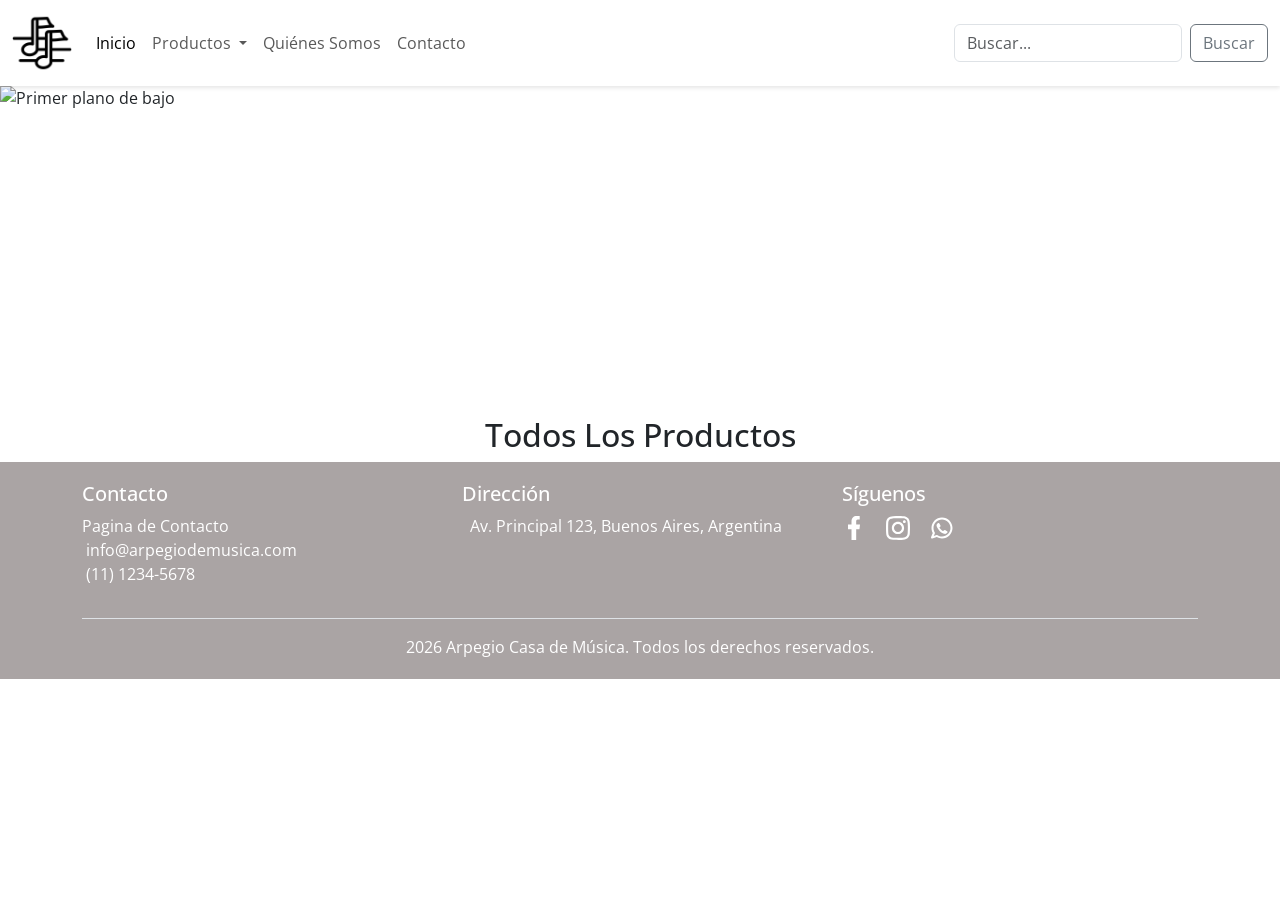
==== index.html @ 4b9e4da0 "arreglo de footer, logos de redes, animacion leve del nav" ====
<!DOCTYPE html>
<html lang="es">

<head>
    <meta charset="UTF-8">
    <meta name="viewport" content="width=device-width, initial-scale=1.0">
    <title>Arpegio Casa de Musica</title>
    <!--Bootstrap antes de los estilos personalizados-->
    <link href="https://cdn.jsdelivr.net/npm/bootstrap@5.3.8/dist/css/bootstrap.min.css" rel="stylesheet"
        integrity="sha384-sRIl4kxILFvY47J16cr9ZwB07vP4J8+LH7qKQnuqkuIAvNWLzeN8tE5YBujZqJLB" crossorigin="anonymous">
    <!--el script de bootstrap lo pongo antes del cierre del body-->
    <!--animate css-->
    <link rel="stylesheet" href="https://cdnjs.cloudflare.com/ajax/libs/animate.css/4.1.1/animate.min.css" />
    <!--ESTILOS-->
    <link rel="stylesheet" href="assets/css/style.css">
</head>

<body>
    <header class="header">
        <nav class="navbar navbar-expand-lg">
            <div class="container-fluid">
                <img src="assets/img/logo.png" alt="Logo" width="60px" class="navbar-brand">
                <button class="navbar-toggler" type="button" data-bs-toggle="collapse"
                    data-bs-target="#navbarSupportedContent" aria-controls="navbarSupportedContent"
                    aria-expanded="false" aria-label="Toggle navigation">
                    <span class="navbar-toggler-icon"></span>
                </button>
                <div class="collapse navbar-collapse" id="navbarSupportedContent">
                    <ul class="navbar-nav me-auto mb-2 mb-lg-0">
                        <li class="nav-item">
                            <a class="nav-link active" aria-current="page" href="index.html">Inicio</a>
                        </li>
                        <li class="nav-item dropdown">
                            <a class="nav-link dropdown-toggle" href="#" role="button" data-bs-toggle="dropdown"
                                aria-expanded="false">
                                Productos
                            </a>
                            <ul class="dropdown-menu">
                                <li><a class="dropdown-item" href="assets/pages/instrumentos.html">Instrumentos</a></li>
                            </ul>
                        </li>
                        <li class="nav-item">
                            <a class="nav-link" href="assets/pages/quienes-somos.html">Quiénes Somos</a>
                        </li>
                        <li class="nav-item">
                            <a class="nav-link" href="assets/pages/contacto.html">Contacto</a>
                        </li>
                    </ul>
                    <form class="d-flex" role="search">
                        <input class="form-control me-2" type="search" placeholder="Buscar..." aria-label="Search" />
                        <button class="btn btn-outline-secondary" type="submit">Buscar</button>
                    </form>
                </div>
            </div>
        </nav>
    </header>
    <div id="carouselExampleSlidesOnly"
        class="carousel slide d-flex justify-content-center animate__animated animate__fadeIn" style="height: 350px;"
        data-bs-ride="carousel">
        <div class="carousel-inner">
            <div class="carousel-item active">
                <img src="assets/img/img-1.jpg" class="d-block w-80" width="1360px" height="300px"
                    alt="Primer plano de bajo">
            </div>
            <div class="carousel-item">
                <img src="assets/img/img-2.jpg" class="d-block w-80" width="1360px" height="300px"
                    alt="Guitarras acústicas">
            </div>
            <div class="carousel-item">
                <img src="assets/img/img-3.jpg" class="d-block w-80" width="1360px" height="300px"
                    alt="Primer plano guitarra acústica">
            </div>
        </div>
    </div>

    <h1 class="textotodoslosproductos animate__animated animate__fadeInUp">Todos Los Productos</h1>

    </div>
    <!--el script de bootstrap lo pongo antes del cierre del body-->
    <script src="https://cdn.jsdelivr.net/npm/bootstrap@5.3.8/dist/js/bootstrap.bundle.min.js"
        integrity="sha384-FKyoEForCGlyvwx9Hj09JcYn3nv7wiPVlz7YYwJrWVcXK/BmnVDxM+D2scQbITxI"
        crossorigin="anonymous"></script>

</body>

<footer class="footer">
    <div class="container">
        <div class="row">
            <div class="col-md-4">
                <h5>Contacto</h5>
                <ul class="list-unstyled">
                    <li><a href="assets/pages/contacto.html" class="text-decoration-none text-white">Pagina de
                            Contacto</a></li>
                    <li><i class="fas fa-envelope me-1"></i>info@arpegiodemusica.com</li>
                    <li><i class="fas fa-phone me-1"></i>(11) 1234-5678</li>
                </ul>
            </div>
            <div class="col-md-4">
                <h5>Dirección</h5>
                <p><i class="fas fa-map-marker-alt me-2"></i>Av. Principal 123, Buenos Aires, Argentina</p>
            </div>
            <div class="col-md-4">
                <h5>Síguenos</h5>
                <div class="iconos-sociales">
                    <img src="../../assets/img/facebook.svg" alt="Facebook" class="me-3">
                    <img src="../../assets/img/instagram.svg" alt="Instagram" class="me-3">
                    <img src="../../assets/img/whatsapp.svg" alt="WhatsApp" class="me-3">
                </div>
            </div>
        </div>
        <div class="text-center mt-3 pt-3 border-top">
            <p class="mb-0"> 2026 Arpegio Casa de Música. Todos los derechos reservados.</p>
        </div>
    </div>
</footer>

</html>
---- assets/css/style.css ----
@import url('https://fonts.googleapis.com/css2?family=Open+Sans:ital,wght@0,300..800;1,300..800&display=swap');

* {
    margin: 0;
    padding: 0;
    box-sizing: border-box;
    font-family: 'Open Sans', sans-serif;
}

.carousel-inner img {
    width: 100%;
    height: 300px;
    /*en la media query achico este codigo*/
    /* o la altura que quieras */
    object-fit: cover;
    /* ajusta la imagen para cubrir sin deformar */
}

.navbar div ul li:hover {
    transform: scale(1.02);
    transition: transform 0.3s ease;
}

.header {
    box-shadow: 0 2px 4px rgba(0, 0, 0, 0.1);
    position: relative;
    top: 0;
    z-index: 1000;/* para que el submenu esté por encima de las imagenes */
}

/* dropdown-menu submenu en el html*/

.card{
    width: 100%;
    height: 100%;
}

.product-card {
    border-radius: 8px;
    box-shadow: 0 4px 8px rgba(0, 0, 0, 0.1);
}

.botoncard {
    background-color: rgb(17, 62, 110);
    color: white;
    border: none;
    padding: 7px 16px;
    border-radius: 4px;
    transition: background-color 0.3s ease;
}

.textotodoslosproductos {
    text-align: center;
    margin-top: -20px;
    font-size: 2rem;
}

.texto_quienessomos {
    background-color: rgb(170, 164, 164);
    padding: 20px;
    border-radius: 10px;
}

.footer {
    background-color: rgb(170, 164, 164);
    color: white;
    padding: 20px 0;
}

.iconos-sociales img {
    filter: invert(100%);/* para invertir el color de los iconos a blanco */
    width: 1.5rem;
    text-align: center;
}

/*media queries*/

@media (max-width: 1200px) {

    /*media query para pantallas medianas*/
    .carousel-inner img {
        height: 200px;
        /* altura más pequeña para pantallas medianas */
    }

    .textotodoslosproductos {
        margin-top: -120px;
        font-size: 1.5rem;
        /* tamaño de fuente más pequeño para pantallas medianas */
    }

}

@media (max-width: 768px) {

    /*media query para pantallas pequeñas*/
    .carousel-inner img {
        height: 150px;
        /* altura más pequeña para pantallas pequeñas */
    }

    .textotodoslosproductos {
        margin-top: -180px;
        font-size: 1.2rem;
    }
}
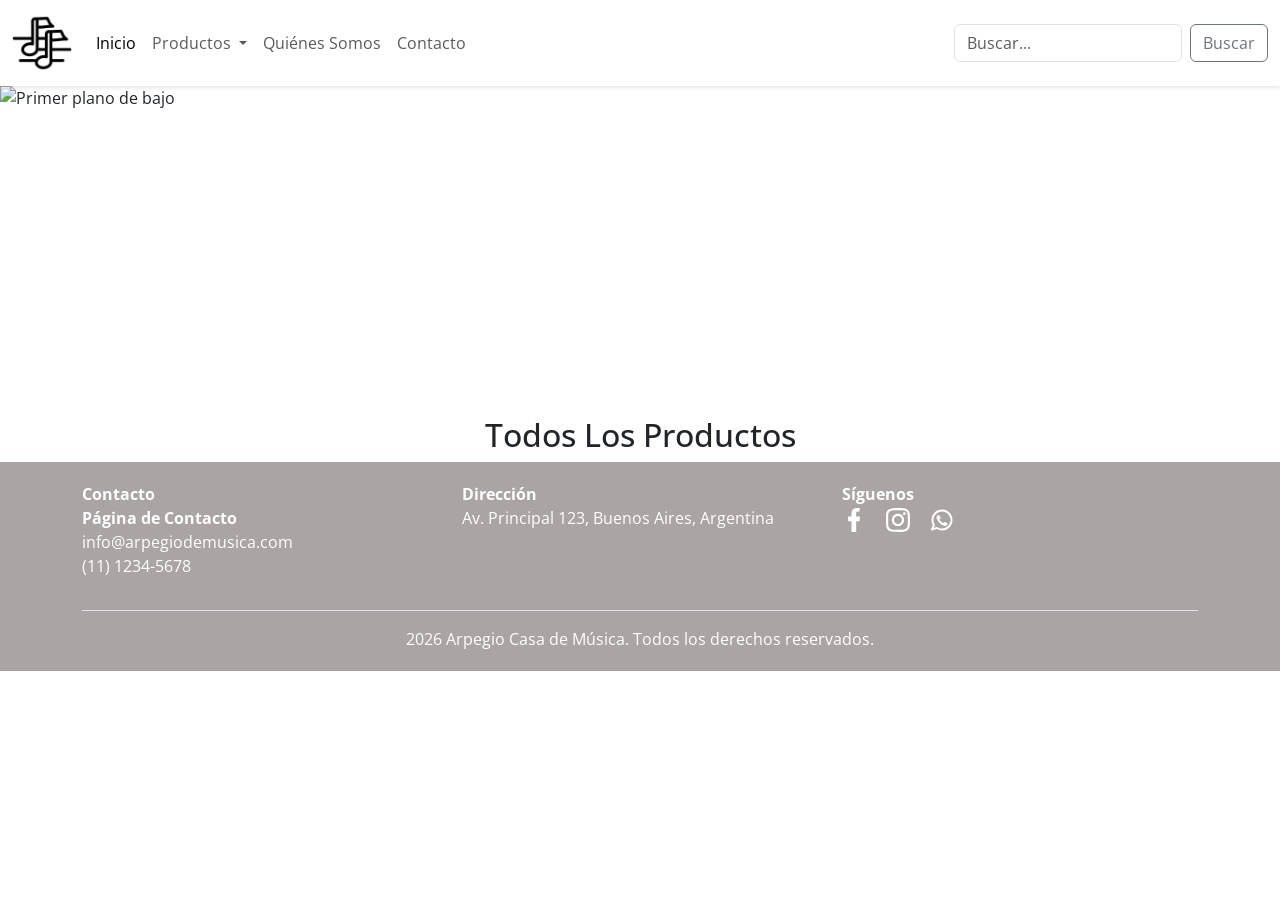
==== commit 347745d1: "personalizacion cards" ====
--- a/index.html
+++ b/index.html
@@ -4,7 +4,11 @@
 <head>
     <meta charset="UTF-8">
     <meta name="viewport" content="width=device-width, initial-scale=1.0">
-    <title>Arpegio Casa de Musica</title>
+    <title>Inicio - Arpegio Casa de Musica</title>
+    <!--SEO-->
+    <meta name="description" content="Arpegio Casa de Música es tu destino para instrumentos musicales de calidad. Descubre nuestra amplia gama de guitarras, bajos, baterías y más. ¡Visítanos hoy!">
+    <!--keywords-->
+    <meta name="keywords" content="instrumentos musicales, guitarras, bajos, baterías, Arpegio Casa de Música, tienda de música, accesorios musicales">
     <!--Bootstrap antes de los estilos personalizados-->
     <link href="https://cdn.jsdelivr.net/npm/bootstrap@5.3.8/dist/css/bootstrap.min.css" rel="stylesheet"
         integrity="sha384-sRIl4kxILFvY47J16cr9ZwB07vP4J8+LH7qKQnuqkuIAvNWLzeN8tE5YBujZqJLB" crossorigin="anonymous">
@@ -75,7 +79,6 @@
 
     <h1 class="textotodoslosproductos animate__animated animate__fadeInUp">Todos Los Productos</h1>
 
-    </div>
     <!--el script de bootstrap lo pongo antes del cierre del body-->
     <script src="https://cdn.jsdelivr.net/npm/bootstrap@5.3.8/dist/js/bootstrap.bundle.min.js"
         integrity="sha384-FKyoEForCGlyvwx9Hj09JcYn3nv7wiPVlz7YYwJrWVcXK/BmnVDxM+D2scQbITxI"
@@ -87,20 +90,20 @@
     <div class="container">
         <div class="row">
             <div class="col-md-4">
-                <h5>Contacto</h5>
+                <strong>Contacto</strong>
                 <ul class="list-unstyled">
-                    <li><a href="assets/pages/contacto.html" class="text-decoration-none text-white">Pagina de
-                            Contacto</a></li>
-                    <li><i class="fas fa-envelope me-1"></i>info@arpegiodemusica.com</li>
-                    <li><i class="fas fa-phone me-1"></i>(11) 1234-5678</li>
+                    <li><a href="assets/pages/contacto.html" class="text-decoration-none text-white"><strong>Página de
+                            Contacto</strong></a></li>
+                    <li><i class="fas fa-envelope"></i>info@arpegiodemusica.com</li>
+                    <li><i class="fas fa-phone"></i>(11) 1234-5678</li>
                 </ul>
             </div>
             <div class="col-md-4">
-                <h5>Dirección</h5>
-                <p><i class="fas fa-map-marker-alt me-2"></i>Av. Principal 123, Buenos Aires, Argentina</p>
+                <strong>Dirección</strong>
+                <p><i class="fas fa-map-marker-alt"></i>Av. Principal 123, Buenos Aires, Argentina</p>
             </div>
             <div class="col-md-4">
-                <h5>Síguenos</h5>
+                <strong>Síguenos</strong>
                 <div class="iconos-sociales">
                     <img src="../../assets/img/facebook.svg" alt="Facebook" class="me-3">
                     <img src="../../assets/img/instagram.svg" alt="Instagram" class="me-3">
--- a/assets/css/style.css
+++ b/assets/css/style.css
@@ -25,10 +25,12 @@
     box-shadow: 0 2px 4px rgba(0, 0, 0, 0.1);
     position: relative;
     top: 0;
-    z-index: 1000;/* para que el submenu esté por encima de las imagenes */
+    z-index: 1000;/* para que el submenu esté por encima de las imagenes del index*/
 }
 
 /* dropdown-menu submenu en el html*/
+
+/*personalizacion de cards*/
 
 .card{
     width: 100%;
@@ -36,18 +38,66 @@
 }
 
 .product-card {
-    border-radius: 8px;
-    box-shadow: 0 4px 8px rgba(0, 0, 0, 0.1);
+    border: none;
+    border-radius: 18px;
+    overflow: hidden;/* para que el contenido no se salga de los bordes redondeados */
+    box-shadow: 0 20px 40px rgba(0, 0, 0, 0.12);
+    position: relative;
+    background: transparent;
+}
+
+.product-card .card-img-top {
+    width: 100%;
+    height: 320px;
+    object-fit: cover;
+    transition: transform 0.4s ease;
+}
+
+.product-card:hover .card-img-top {
+    transform: scale(1.04);
+}
+
+.product-card .card-body {
+    position: absolute;
+    left: 0;
+    right: 0;
+    bottom: 0;
+    padding: 1.25rem;
+    display: flex;
+    flex-direction: column;
+    gap: 0.75rem;
+    background: rgba(0, 0, 0, 0.55);
+    color: #ffffff;
+}
+
+.product-card .card-title,
+.product-card .card-text {
+    color: #ffffff;
 }
 
 .botoncard {
-    background-color: rgb(17, 62, 110);
-    color: white;
+    padding: 10px 18px;
+    background-color: rgb(170, 164, 164);
+    color: #000000;
     border: none;
-    padding: 7px 16px;
-    border-radius: 4px;
-    transition: background-color 0.3s ease;
+    border-radius: 999px;
+    transition: transform 0.2s ease, box-shadow 0.2s ease;
+    width: fit-content;
 }
+
+.botoncard:hover {
+    transform: translateY(-1px);
+    box-shadow: 0 10px 20px rgba(0, 0, 0, 0.16);
+}
+
+/* para que el boton quede centrado */
+
+.botoncard {
+    margin-top: 0;
+    align-self: flex-start;
+}
+
+/*personalizacion de texto*/
 
 .textotodoslosproductos {
     text-align: center;
@@ -60,6 +110,37 @@
     padding: 20px;
     border-radius: 10px;
 }
+
+/*contacto*/
+
+
+.section-title {
+    color: #2d3746;
+    text-align: center;
+    margin-bottom: 2rem;
+}
+
+.contact-panel {
+    background-color: #ffffff;
+    border: 1px solid rgba(0, 0, 0, 0.08);
+    height: 100%;
+    display: flex;
+    flex-direction: column;
+}
+
+.contact-info-block {
+    background-color: rgba(255, 255, 255, 0.85);
+    text-align: center;
+    padding: 1rem;
+    border-radius: 1rem;
+}
+
+.contact-icon {
+    font-size: 1.2rem;
+    margin-right: 0.75rem;
+}
+
+/*footer*/
 
 .footer {
     background-color: rgb(170, 164, 164);
@@ -83,11 +164,14 @@
         /* altura más pequeña para pantallas medianas */
     }
 
+
+
     .textotodoslosproductos {
         margin-top: -120px;
         font-size: 1.5rem;
         /* tamaño de fuente más pequeño para pantallas medianas */
     }
+
 
 }
 
@@ -103,4 +187,4 @@
         margin-top: -180px;
         font-size: 1.2rem;
     }
-}+}
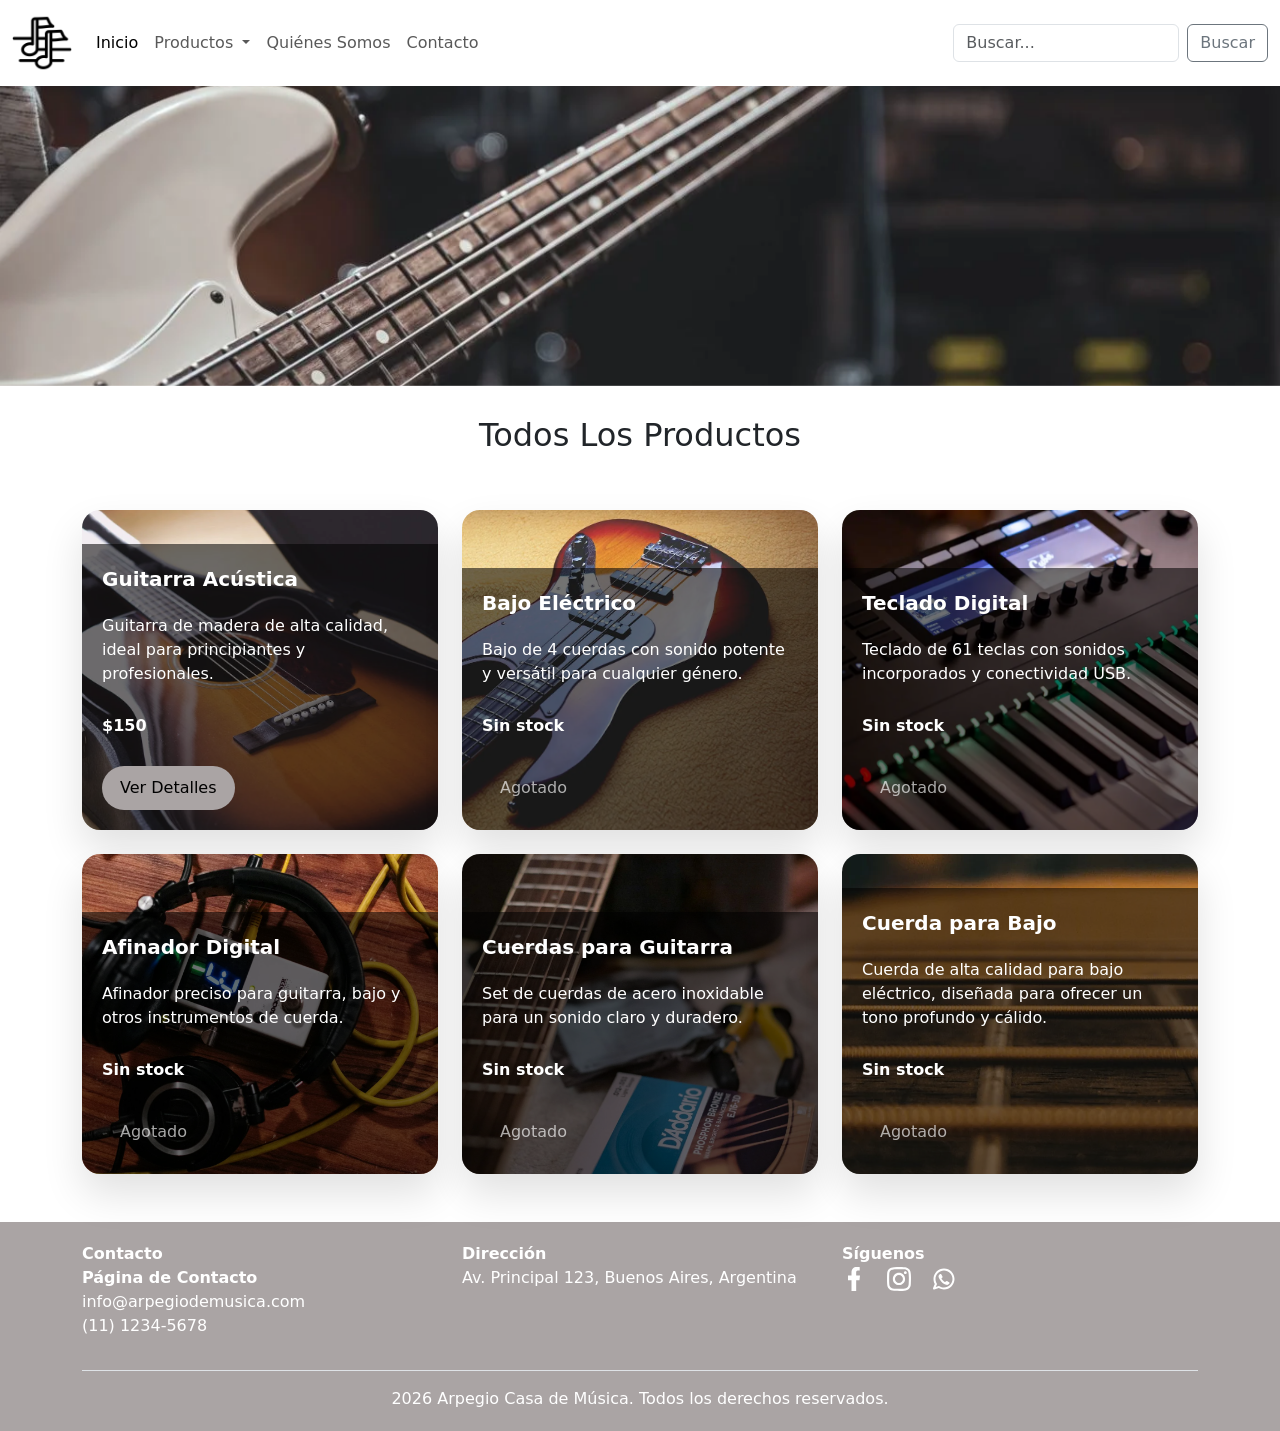
==== commit 118cbef9: "creacion guitarra_acustica.html y estilo.scss y algunos partials como tambien arreglos y agregar ima" ====
--- a/index.html
+++ b/index.html
@@ -6,9 +6,11 @@
     <meta name="viewport" content="width=device-width, initial-scale=1.0">
     <title>Inicio - Arpegio Casa de Musica</title>
     <!--SEO-->
-    <meta name="description" content="Arpegio Casa de Música es tu destino para instrumentos musicales de calidad. Descubre nuestra amplia gama de guitarras, bajos, baterías y más. ¡Visítanos hoy!">
+    <meta name="description"
+        content="Arpegio Casa de Música es tu destino para instrumentos musicales de calidad. Descubre nuestra amplia gama de guitarras, bajos, baterías y más. ¡Visítanos hoy!">
     <!--keywords-->
-    <meta name="keywords" content="instrumentos musicales, guitarras, bajos, baterías, Arpegio Casa de Música, tienda de música, accesorios musicales">
+    <meta name="keywords"
+        content="instrumentos musicales, guitarras, bajos, baterías, Arpegio Casa de Música, tienda de música, accesorios musicales">
     <!--Bootstrap antes de los estilos personalizados-->
     <link href="https://cdn.jsdelivr.net/npm/bootstrap@5.3.8/dist/css/bootstrap.min.css" rel="stylesheet"
         integrity="sha384-sRIl4kxILFvY47J16cr9ZwB07vP4J8+LH7qKQnuqkuIAvNWLzeN8tE5YBujZqJLB" crossorigin="anonymous">
@@ -40,7 +42,7 @@
                                 Productos
                             </a>
                             <ul class="dropdown-menu">
-                                <li><a class="dropdown-item" href="assets/pages/instrumentos.html">Instrumentos</a></li>
+                                <li><a class="dropdown-item" href="assets/pages/instrumentosyaccesorios.html">Instrumentos y accesorios</a></li>
                             </ul>
                         </li>
                         <li class="nav-item">
@@ -60,54 +62,127 @@
     </header>
     <div id="carouselExampleSlidesOnly"
         class="carousel slide d-flex justify-content-center animate__animated animate__fadeIn" style="height: 350px;"
-        data-bs-ride="carousel">
+        data-bs-ride="carousel" data-bs-interval="3000">
         <div class="carousel-inner">
             <div class="carousel-item active">
-                <img src="assets/img/img-1.jpg" class="d-block w-80" width="1360px" height="300px"
+                <img src="assets/img/img-1.webp" class="d-block w-80" width="1360px" height="300px"
                     alt="Primer plano de bajo">
             </div>
             <div class="carousel-item">
-                <img src="assets/img/img-2.jpg" class="d-block w-80" width="1360px" height="300px"
+                <img src="assets/img/img-2.webp" class="d-block w-80" width="1360px" height="300px"
                     alt="Guitarras acústicas">
             </div>
             <div class="carousel-item">
-                <img src="assets/img/img-3.jpg" class="d-block w-80" width="1360px" height="300px"
+                <img src="assets/img/img-3.webp" class="d-block w-80" width="1360px" height="300px"
                     alt="Primer plano guitarra acústica">
+            </div>
+            <div class="carousel-item">
+                <img src="assets/img/img-4.webp" class="d-block w-80" width="1360px" height="300px"
+                    alt="Primer plano violines">
             </div>
         </div>
     </div>
 
     <h1 class="textotodoslosproductos animate__animated animate__fadeInUp">Todos Los Productos</h1>
-
+    <main class="container py-5">
+        <div class="row gy-4 animate__animated animate__fadeIn">
+            <div class="col-md-4">
+                <div class="card product-card">
+                    <img src="../../assets/img/guitarra-acustica1.webp" class="card-img-top" alt="Guitarra Acústica">
+                    <div class="card-body">
+                        <strong class="card-title">Guitarra Acústica</strong>
+                        <p class="card-text">Guitarra de madera de alta calidad, ideal para principiantes y
+                            profesionales.</p>
+                        <p class="card-text"><strong>$150</strong></p>
+                        <a href="../../assets/pages/guitarra_acustica.html" class="btn botoncard">Ver Detalles</a>
+                    </div>
+                </div>
+            </div>
+            <div class="col-md-4">
+                <div class="card product-card">
+                    <img src="../../assets/img/bajo-electrico.webp" class="card-img-top" alt="Bajo Eléctrico">
+                    <div class="card-body">
+                        <strong class="card-title">Bajo Eléctrico</strong>
+                        <p class="card-text">Bajo de 4 cuerdas con sonido potente y versátil para cualquier género.</p>
+                        <p class="card-text"><strong>Sin stock</strong></p>
+                        <button class="btn botoncard" disabled>Agotado</button>
+                    </div>
+                </div>
+            </div>
+            <div class="col-md-4">
+                <div class="card product-card">
+                    <img src="../../assets/img/teclado-digital.webp" class="card-img-top" alt="Teclado Digital">
+                    <div class="card-body">
+                        <strong class="card-title">Teclado Digital</strong>
+                        <p class="card-text">Teclado de 61 teclas con sonidos incorporados y conectividad USB.</p>
+                        <p class="card-text"><strong>Sin stock</strong></p>
+                        <button class="btn botoncard" disabled>Agotado</button>
+                    </div>
+                </div>
+            </div>
+            <div class="col-md-4">
+                <div class="card product-card">
+                    <img src="../../assets/img/afinador-digital.webp" class="card-img-top" alt="Afinador Digital">
+                    <div class="card-body">
+                        <strong class="card-title">Afinador Digital</strong>
+                        <p class="card-text">Afinador preciso para guitarra, bajo y otros instrumentos de cuerda.</p>
+                        <p class="card-text"><strong>Sin stock</strong></p>
+                        <button class="btn botoncard" disabled>Agotado</button>
+                    </div>
+                </div>
+            </div>
+            <div class="col-md-4">
+                <div class="card product-card">
+                    <img src="../../assets/img/cuerda-guitarra.webp" class="card-img-top" alt="Cuerdas para Guitarra">
+                    <div class="card-body">
+                        <strong class="card-title">Cuerdas para Guitarra</strong>
+                        <p class="card-text">Set de cuerdas de acero inoxidable para un sonido claro y duradero.</p>
+                        <p class="card-text"><strong>Sin stock</strong></p>
+                        <button class="btn botoncard" disabled>Agotado</button>
+                    </div>
+                </div>
+            </div>
+            <div class="col-md-4">
+                <div class="card product-card">
+                    <img src="../../assets/img/cuerda-bajo.webp" class="card-img-top" alt="Cuerda para Bajo">
+                    <div class="card-body">
+                        <strong class="card-title">Cuerda para Bajo</strong>
+                        <p class="card-text">Cuerda de alta calidad para bajo eléctrico, diseñada para ofrecer un tono profundo y cálido.</p>
+                        <p class="card-text"><strong>Sin stock</strong></p>
+                        <button class="btn botoncard" disabled>Agotado</button>
+                    </div>
+                </div>
+            </div>
+        </div>
+    </main>
     <!--el script de bootstrap lo pongo antes del cierre del body-->
     <script src="https://cdn.jsdelivr.net/npm/bootstrap@5.3.8/dist/js/bootstrap.bundle.min.js"
         integrity="sha384-FKyoEForCGlyvwx9Hj09JcYn3nv7wiPVlz7YYwJrWVcXK/BmnVDxM+D2scQbITxI"
         crossorigin="anonymous"></script>
-
-</body>
-
 <footer class="footer">
     <div class="container">
         <div class="row">
             <div class="col-md-4">
                 <strong>Contacto</strong>
                 <ul class="list-unstyled">
-                    <li><a href="assets/pages/contacto.html" class="text-decoration-none text-white"><strong>Página de
-                            Contacto</strong></a></li>
+                    <li><a href="../../assets/pages/contacto.html" class="text-decoration-none text-white"><strong>Página de
+                                Contacto</strong></a></li>
                     <li><i class="fas fa-envelope"></i>info@arpegiodemusica.com</li>
-                    <li><i class="fas fa-phone"></i>(11) 1234-5678</li>
+                    <!--fa-envelope es el icono de correo electrónico-->
+                    <li><i class="fas fa-phone"></i>(11) 1234-5678</li><!--fa-phone es el icono de teléfono-->
                 </ul>
             </div>
             <div class="col-md-4">
                 <strong>Dirección</strong>
                 <p><i class="fas fa-map-marker-alt"></i>Av. Principal 123, Buenos Aires, Argentina</p>
+                <!--fa-map-marker-alt es el icono de ubicación-->
             </div>
             <div class="col-md-4">
                 <strong>Síguenos</strong>
                 <div class="iconos-sociales">
-                    <img src="../../assets/img/facebook.svg" alt="Facebook" class="me-3">
-                    <img src="../../assets/img/instagram.svg" alt="Instagram" class="me-3">
-                    <img src="../../assets/img/whatsapp.svg" alt="WhatsApp" class="me-3">
+                    <img src="../../assets/img/facebook.svg" alt="Icono de Facebook" class="me-3">
+                    <img src="../../assets/img/instagram.svg" alt="Icono de Instagram" class="me-3">
+                    <img src="../../assets/img/whatsapp.svg" alt="Icono de WhatsApp" class="me-3">
                 </div>
             </div>
         </div>
@@ -116,5 +191,5 @@
         </div>
     </div>
 </footer>
-
+</body>
 </html>
--- a/assets/css/style.css
+++ b/assets/css/style.css
@@ -1,11 +1,4 @@
-@import url('https://fonts.googleapis.com/css2?family=Open+Sans:ital,wght@0,300..800;1,300..800&display=swap');
 
-* {
-    margin: 0;
-    padding: 0;
-    box-sizing: border-box;
-    font-family: 'Open Sans', sans-serif;
-}
 
 .carousel-inner img {
     width: 100%;
@@ -16,17 +9,7 @@
     /* ajusta la imagen para cubrir sin deformar */
 }
 
-.navbar div ul li:hover {
-    transform: scale(1.02);
-    transition: transform 0.3s ease;
-}
 
-.header {
-    box-shadow: 0 2px 4px rgba(0, 0, 0, 0.1);
-    position: relative;
-    top: 0;
-    z-index: 1000;/* para que el submenu esté por encima de las imagenes del index*/
-}
 
 /* dropdown-menu submenu en el html*/
 
@@ -75,6 +58,11 @@
     color: #ffffff;
 }
 
+.product-card .card-title {
+    font-size: 1.25rem;
+    font-weight: 700;
+}
+
 .botoncard {
     padding: 10px 18px;
     background-color: rgb(170, 164, 164);
@@ -83,18 +71,13 @@
     border-radius: 999px;
     transition: transform 0.2s ease, box-shadow 0.2s ease;
     width: fit-content;
+    margin-top: 0;
+    align-self: flex-start;
 }
 
-.botoncard:hover {
+.botoncard:hover {/* efecto de hover para el botón */
     transform: translateY(-1px);
     box-shadow: 0 10px 20px rgba(0, 0, 0, 0.16);
-}
-
-/* para que el boton quede centrado */
-
-.botoncard {
-    margin-top: 0;
-    align-self: flex-start;
 }
 
 /*personalizacion de texto*/
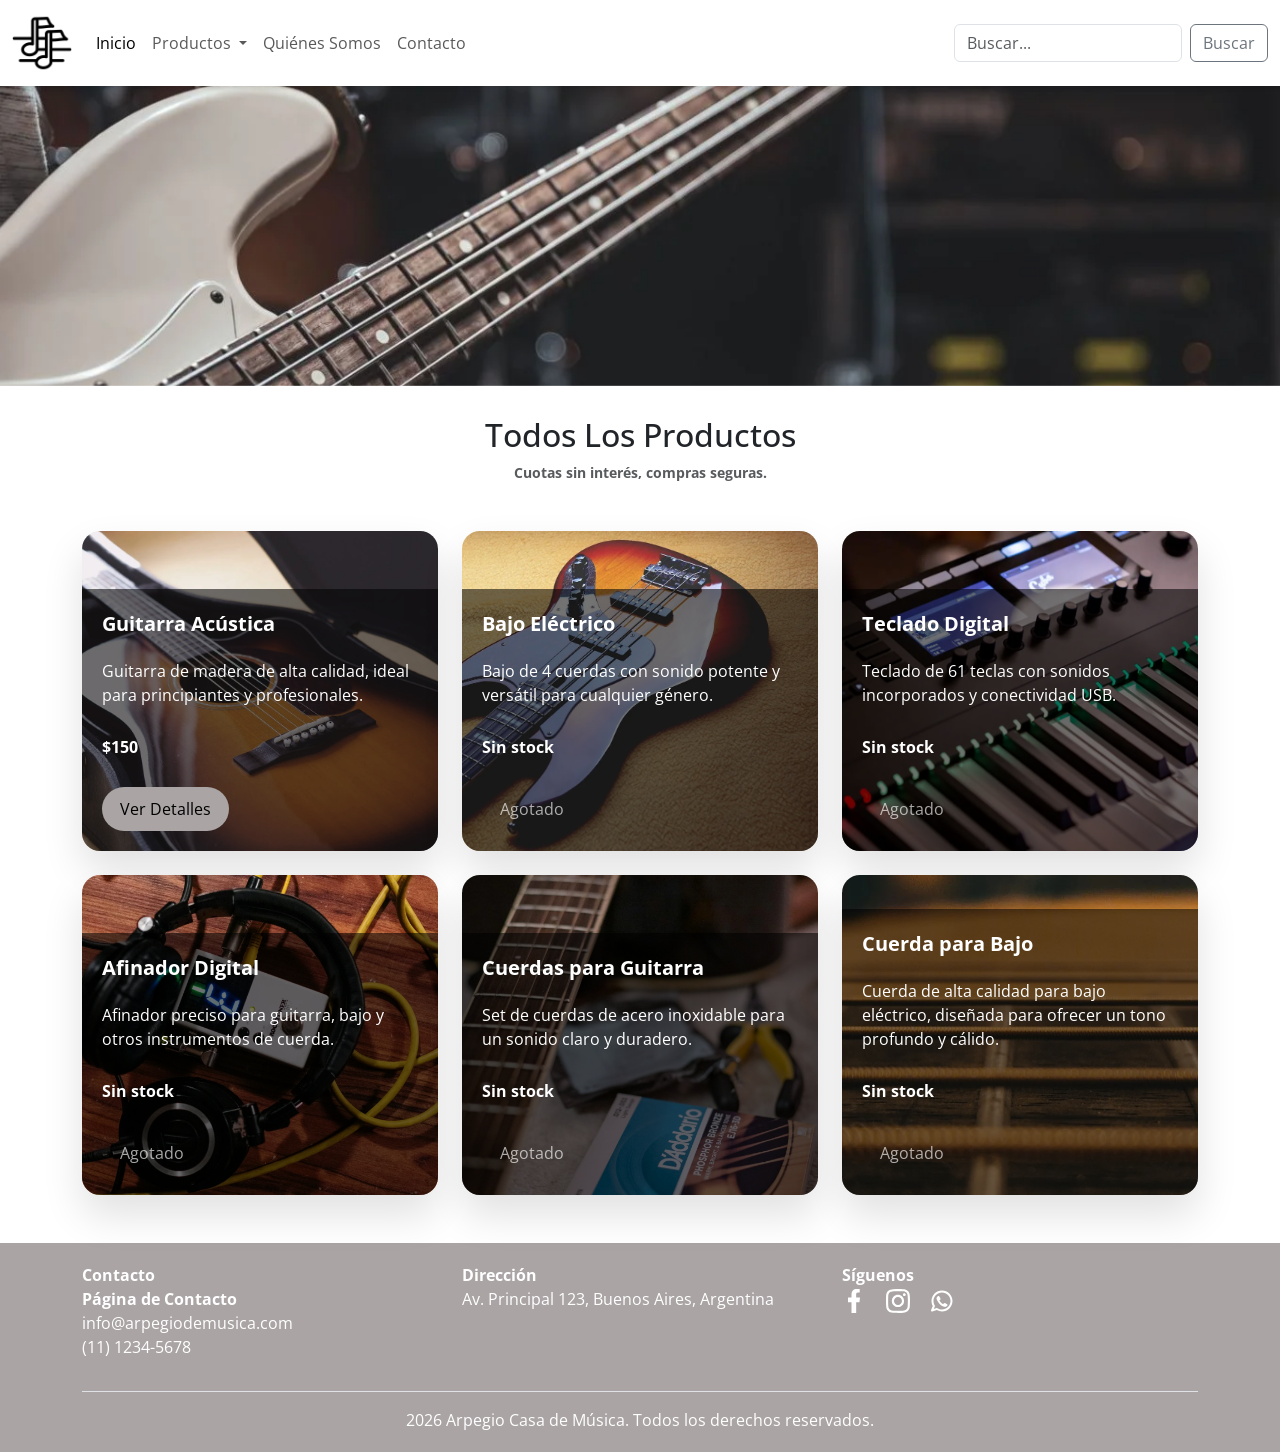
==== commit 25af8ead: "agrego de partials restantes como tambien mixin, extend, nesting y variables." ====
--- a/index.html
+++ b/index.html
@@ -18,7 +18,7 @@
     <!--animate css-->
     <link rel="stylesheet" href="https://cdnjs.cloudflare.com/ajax/libs/animate.css/4.1.1/animate.min.css" />
     <!--ESTILOS-->
-    <link rel="stylesheet" href="assets/css/style.css">
+    <link rel="stylesheet" href="assets/css/estilo.css">
 </head>
 
 <body>
@@ -84,6 +84,7 @@
     </div>
 
     <h1 class="textotodoslosproductos animate__animated animate__fadeInUp">Todos Los Productos</h1>
+    <p class="text-center small mb-0 opacity-75 mt-1"><strong>Cuotas sin interés, compras seguras.</strong></p>
     <main class="container py-5">
         <div class="row gy-4 animate__animated animate__fadeIn">
             <div class="col-md-4">
--- a/assets/css/estilo.css
+++ b/assets/css/estilo.css
@@ -0,0 +1,191 @@
+@charset "UTF-8";
+@import url("https://fonts.googleapis.com/css2?family=Open+Sans:ital,wght@0,300..800;1,300..800&display=swap");
+* {
+  margin: 0;
+  padding: 0;
+  box-sizing: border-box;
+  font-family: "Open Sans", sans-serif;
+}
+
+.header {
+  position: relative;
+  top: 0;
+  z-index: 1000;
+  /* para que el submenu esté por encima de las imagenes del index */
+  box-shadow: 0 2px 4px rgba(0, 0, 0, 0.1);
+}
+
+.navbar li {
+  transition: transform 0.3s ease;
+}
+.navbar li:hover {
+  transform: scale(1.02);
+}
+
+.carousel-inner img {
+  width: 100%;
+  height: 300px;
+  /*en la media query achico este codigo*/
+  /* o la altura que quieras */
+  -o-object-fit: cover;
+     object-fit: cover;
+  /* ajusta la imagen para cubrir sin deformar */
+}
+
+.card {
+  width: 100%;
+  height: 100%;
+}
+
+.product-card {
+  border: none;
+  overflow: hidden; /* para que el contenido no se salga de los bordes redondeados */
+  box-shadow: 0 20px 40px rgba(0, 0, 0, 0.12);
+  position: relative;
+  background: transparent;
+  border-radius: 18px;
+}
+.product-card .card-img-top {
+  width: 100%;
+  height: 320px;
+  -o-object-fit: cover;
+     object-fit: cover;
+  transition: transform 0.4s ease;
+}
+.product-card .card-img-top:hover {
+  transform: scale(1.04);
+}
+.product-card .card-body {
+  position: absolute;
+  left: 0;
+  right: 0;
+  bottom: 0;
+  padding: 1.25rem;
+  display: flex;
+  flex-direction: column;
+  gap: 0.75rem;
+  background: rgba(0, 0, 0, 0.55);
+  color: rgb(255, 255, 255);
+}
+.product-card .card-body .card-title {
+  font-size: 1.25rem;
+  font-weight: 700;
+}
+
+.botoncard { /*lo dejo afuera del card-body para que se pueda reutilizar en otros contextos*/
+  padding: 10px 18px;
+  background-color: rgb(170, 164, 164);
+  color: #000000;
+  border: none;
+  width: -moz-fit-content;
+  width: fit-content;
+  margin-top: 0;
+  align-self: flex-start;
+  border-radius: 999px;
+  transition: all 0.2s ease;
+}
+.botoncard:hover {
+  transform: scale(-1px);
+}
+.botoncard:hover {
+  box-shadow: 0 10px 20px rgba(0, 0, 0, 0.16);
+}
+
+/*personalizacion de texto*/
+.textotodoslosproductos {
+  text-align: center;
+  margin-top: -20px;
+  font-size: 2rem;
+}
+
+.texto_quienessomos {
+  background-color: rgb(170, 164, 164);
+  padding: 20px;
+  border-radius: 10px;
+}
+
+/*contacto*/
+.titulo-principal-contacto, .contact-page .contact-info-block .info-title, .contact-page .section-title {
+  /*extend*/
+  color: #070707;
+  font-weight: 700;
+}
+
+.contact-page .contact-panel {
+  background-color: rgb(255, 255, 255);
+  border: 1px solid rgba(0, 0, 0, 0.08);
+  height: 100%;
+  display: flex;
+  flex-direction: column;
+  justify-content: center;
+}
+.contact-page .contact-panel .form-label {
+  font-weight: 600;
+  color: #000000;
+}
+.contact-page .contact-panel .form-control {
+  border-radius: 8px;
+}
+.contact-page .contact-panel .form-control:focus {
+  border-color: rgb(170, 164, 164);
+  box-shadow: 0 0 0 0.25rem rgba(170, 164, 164, 0.25);
+}
+.contact-page .contact-info-block {
+  background-color: rgba(255, 255, 255, 0.85);
+  padding: 1.5rem;
+  box-shadow: 0 4px 12px rgba(0, 0, 0, 0.03);
+  border-radius: 1rem;
+}
+.contact-page .contact-info-block .info-title {
+  font-size: 1.25rem;
+}
+.contact-page .contact-info-list li {
+  margin-bottom: 0.85rem;
+  color: #4a5568;
+  font-size: 1rem;
+  display: flex;
+  align-items: center;
+}
+.contact-page .contact-info-list li:last-child {
+  margin-bottom: 0;
+}
+.contact-page .contact-info-list .contact-icon {
+  font-size: 1.2rem;
+  margin-right: 0.75rem;
+}
+
+.footer {
+  background-color: rgb(170, 164, 164);
+  color: rgb(255, 255, 255);
+  padding: 20px 0;
+}
+.footer .iconos-sociales img {
+  filter: invert(100%);
+  /* para invertir el color de los iconos a blanco */
+  width: 1.5rem;
+  text-align: center;
+}
+
+@media (max-width: 1200px) {
+  /*media query para pantallas medianas*/
+  .carousel-inner img {
+    height: 200px;
+    /* altura más pequeña para pantallas medianas */
+  }
+  .textotodoslosproductos {
+    margin-top: -120px;
+    font-size: 1.5rem;
+    /* tamaño de fuente más pequeño para pantallas medianas */
+  }
+}
+@media (max-width: 768px) {
+  /*media query para pantallas pequeñas*/
+  .carousel-inner img {
+    height: 150px;
+    /* altura más pequeña para pantallas pequeñas */
+  }
+  .textotodoslosproductos {
+    margin-top: -180px;
+    font-size: 1.2rem;
+  }
+}/*# sourceMappingURL=estilo.css.map */
